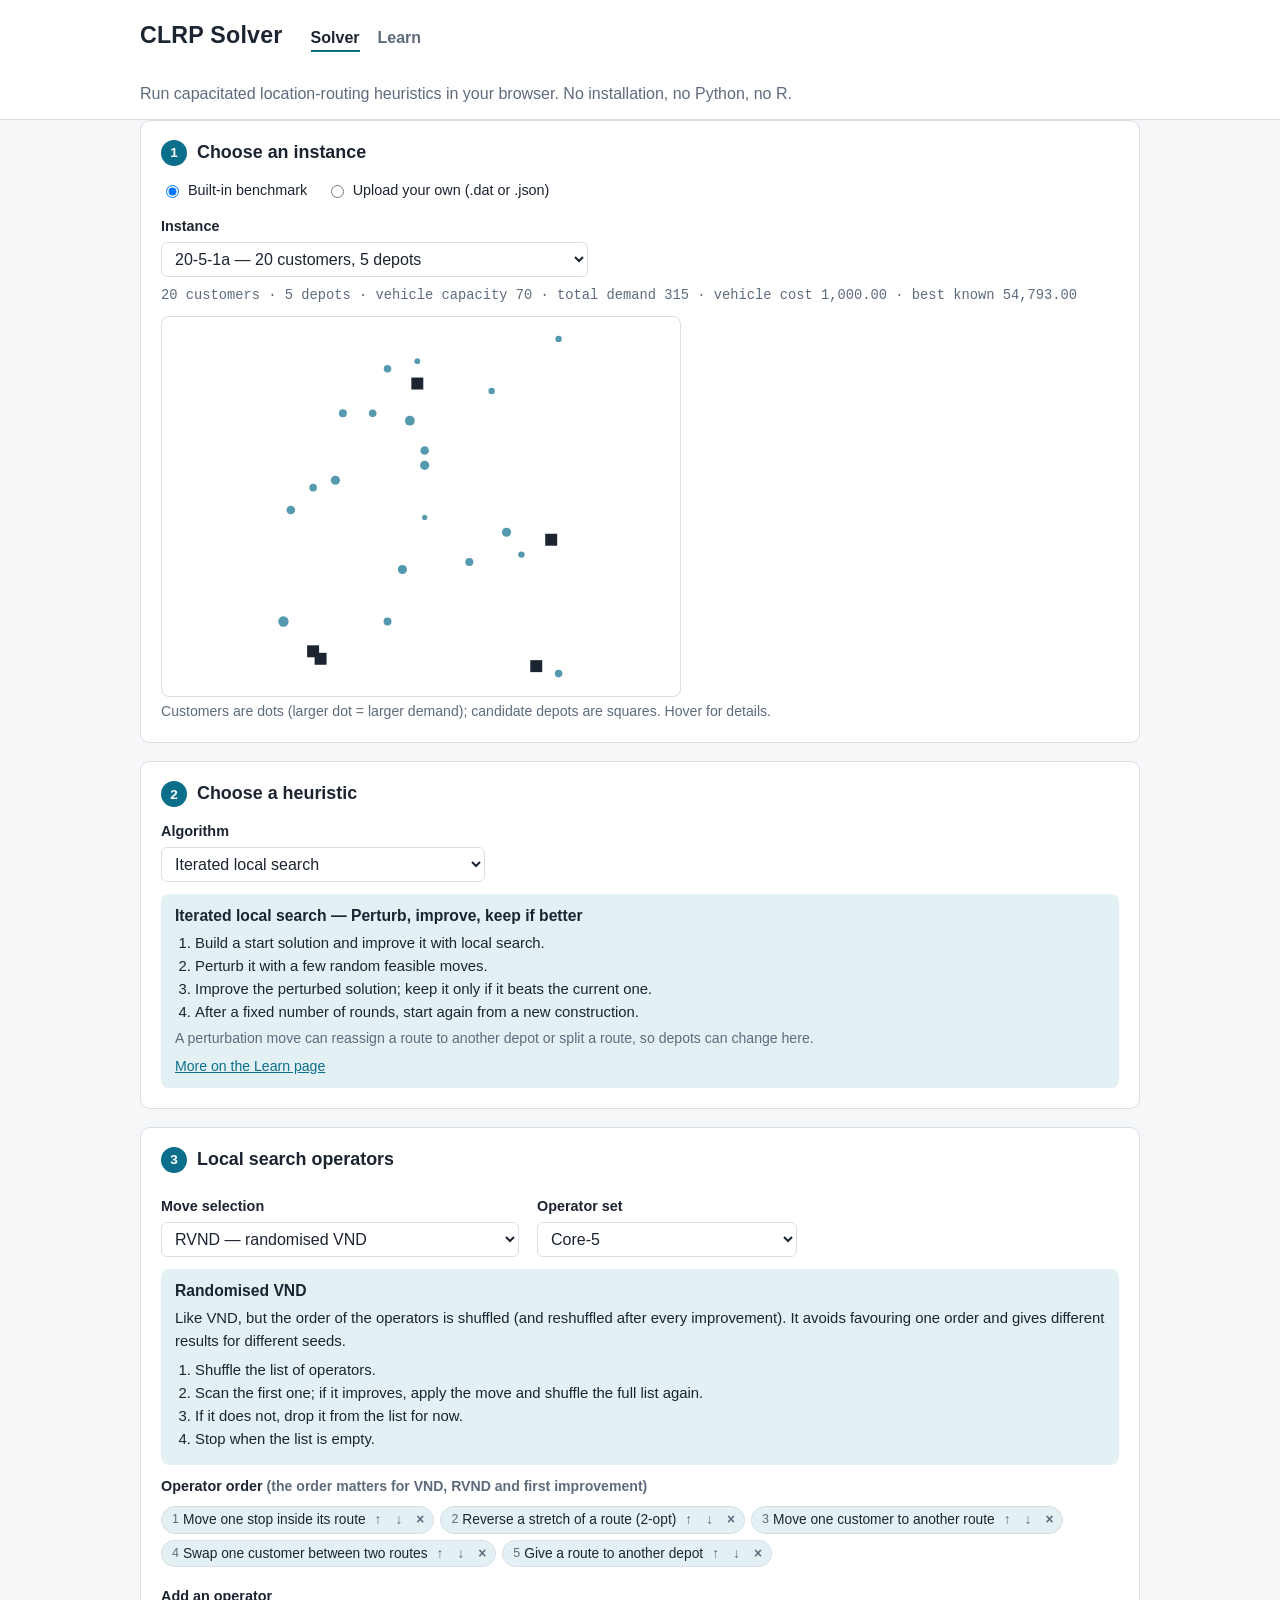
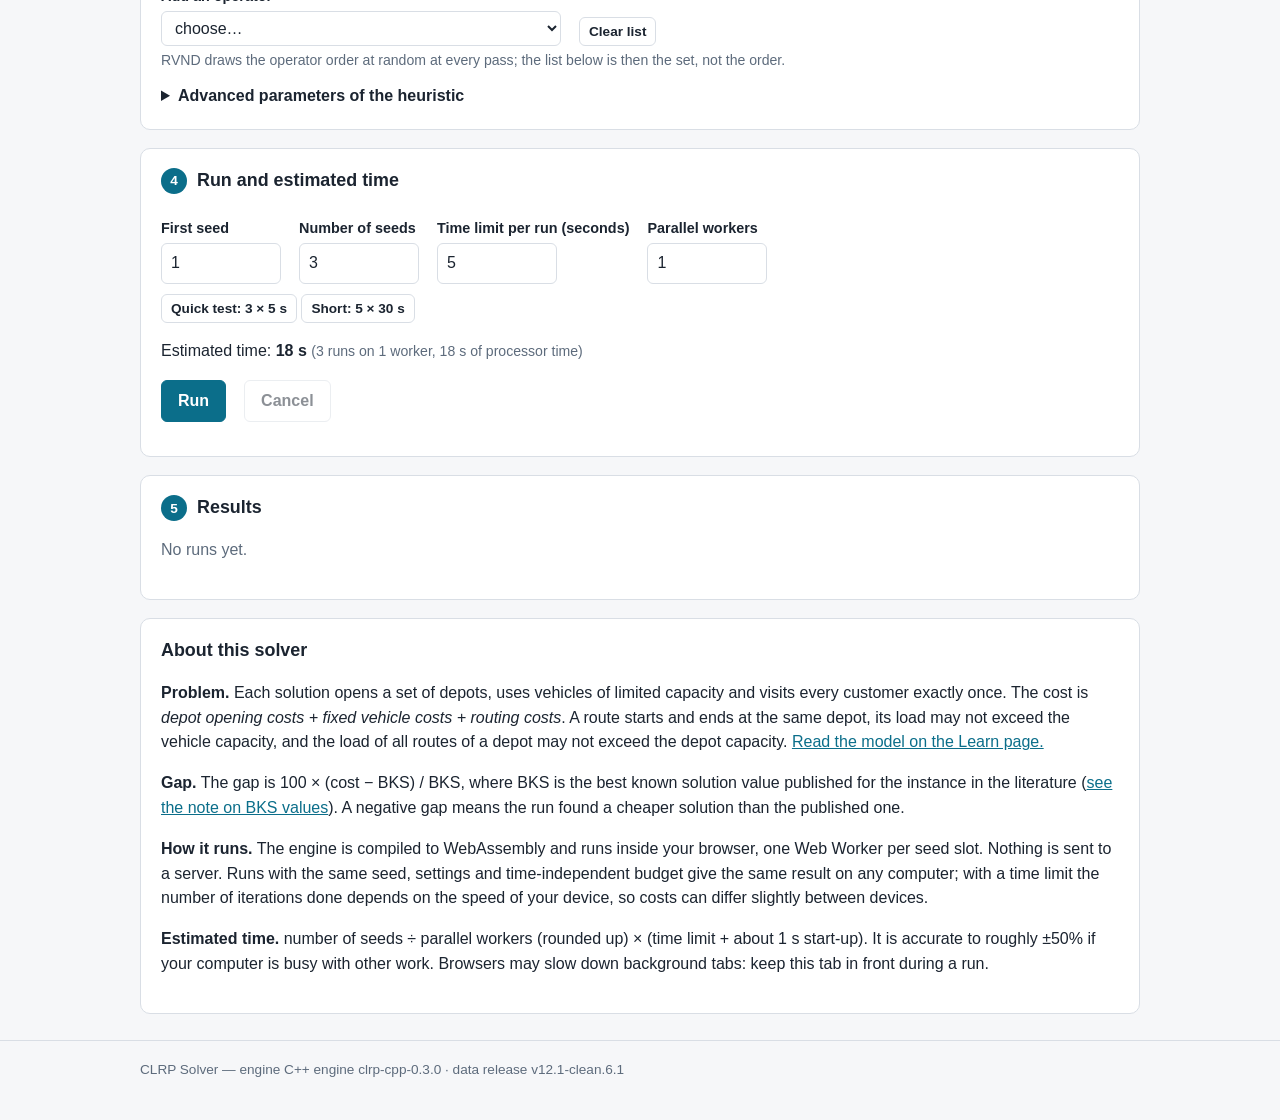
==== index.html @ 868c6868 "Add CLRP Solver site: Solver and Learn pages, wasm engine, data, tests Static site for GitHub Pages:" ====
<!DOCTYPE html>
<html lang="en">
<head>
<meta charset="utf-8">
<meta name="viewport" content="width=device-width, initial-scale=1">
<title>CLRP Solver</title>
<meta name="description" content="Run heuristics for the capacitated location-routing problem (CLRP) in your browser. No installation.">
<link rel="icon" href="data:,">
<link rel="stylesheet" href="css/site.css">
</head>
<body>
<header class="top"><div class="wrap">
  <h1>CLRP Solver</h1>
  <nav><a href="index.html" aria-current="page">Solver</a><a href="learn.html">Learn</a></nav>
  <p class="tagline">Run capacitated location-routing heuristics in your browser. No installation, no Python, no R.</p>
</div></header>

<main class="wrap">
<noscript><p class="err">This page needs JavaScript and WebAssembly.</p></noscript>
<div id="boot" class="card">Loading the solver…</div>

<section class="panel" id="p-instance">
  <h2><span class="num">1</span>Choose an instance</h2>
  <label class="inline"><input type="radio" name="isrc" value="builtin" checked> Built-in benchmark</label>
  <label class="inline"><input type="radio" name="isrc" value="upload"> Upload your own (.dat or .json)</label>
  <div id="inst-builtin">
    <div class="row"><div><label for="inst-sel">Instance</label><select id="inst-sel"></select></div></div>
  </div>
  <div id="inst-upload" hidden>
    <label for="up-file">File</label><input type="file" id="up-file" accept=".dat,.json,.txt">
    <p class="hint">Two formats are read: the benchmark <code>.dat</code> layout used by the P, B and T sets (see <a href="learn.html#formats">Learn</a>) and a simple <code>.json</code> file. <button class="small" id="up-example" type="button">Download a JSON example</button></p>
    <p class="err small" id="up-err"></p>
  </div>
  <div class="info" id="inst-info"></div>
  <div class="chart map" id="inst-map" hidden></div>
  <p class="hint">Customers are dots (larger dot = larger demand); candidate depots are squares. Hover for details.</p>
</section>

<section class="panel" id="p-heur">
  <h2><span class="num">2</span>Choose a heuristic</h2>
  <label for="heur-sel">Algorithm</label><select id="heur-sel"></select>
  <div class="card" id="heur-card"></div>
</section>

<section class="panel" id="p-ls">
  <h2><span class="num">3</span>Local search operators</h2>
  <div class="row">
    <div><label for="ls-sel">Move selection</label><select id="ls-sel"></select></div>
    <div id="preset-box"><label for="preset-sel">Operator set</label><select id="preset-sel"></select></div>
  </div>
  <div class="card" id="ls-card"></div>
  <div id="ops-box">
    <label>Operator order <span class="muted small">(the order matters for VND, RVND and first improvement)</span></label>
    <div class="chips" id="ops-chips"></div>
    <div class="row"><div><label for="op-add">Add an operator</label><select id="op-add"></select></div><div><button class="small" id="op-clear" type="button">Clear list</button></div></div>
    <p class="hint" id="ops-note"></p>
  </div>
  <details id="adv"><summary>Advanced parameters of the heuristic</summary><div class="params" id="params"></div><p class="hint">Defaults are the values used in the experiments. Parameters that stop a run by count (iterations, generations) have no effect under a time limit.</p></details>
</section>

<section class="panel" id="p-run">
  <h2><span class="num">4</span>Run and estimated time</h2>
  <div class="row">
    <div><label for="seed0">First seed</label><input type="number" id="seed0" value="1" min="0" step="1"></div>
    <div><label for="nseeds">Number of seeds</label><input type="number" id="nseeds" value="3" min="1" max="200" step="1"></div>
    <div><label for="tlim">Time limit per run (seconds)</label><input type="number" id="tlim" value="5" min="0.5" max="3600" step="0.5"></div>
    <div><label for="nwork">Parallel workers</label><input type="number" id="nwork" value="1" min="1" max="32" step="1"></div>
  </div>
  <div class="row" style="margin-top:10px">
    <div><button class="small" id="q-quick" type="button">Quick test: 3 × 5 s</button> <button class="small" id="q-short" type="button">Short: 5 × 30 s</button></div>
  </div>
  <p>Estimated time: <strong id="est">–</strong> <span class="muted small" id="est-note"></span></p>
  <div class="row"><button class="primary" id="run" type="button">Run</button><button id="cancel" type="button" disabled>Cancel</button><span id="status" class="muted small"></span></div>
  <div class="bar" id="bar" hidden><i></i></div>
  <p class="err small" id="run-err"></p>
</section>

<section class="panel" id="p-res">
  <h2><span class="num">5</span>Results</h2>
  <p class="muted" id="res-empty">No runs yet.</p>
  <div id="res" hidden>
    <div id="res-sum" class="info"></div>
    <h3 style="margin:16px 0 4px;font-size:1rem">Gap to the best known solution</h3>
    <div class="chart" id="gap-chart"></div>
    <div class="row" style="align-items:center"><h3 style="margin:16px 0 4px;font-size:1rem">Routes of the best run</h3><div><select id="route-seed" style="min-width:140px"></select></div></div>
    <div class="info" id="route-info"></div><div class="chart" id="route-chart"></div>
    <h3 style="margin:16px 0 4px;font-size:1rem">Convergence</h3>
    <div class="chart" id="conv-chart"></div>
    <h3 style="margin:16px 0 4px;font-size:1rem">All runs</h3>
    <div style="overflow-x:auto"><table class="res" id="res-table"><thead><tr><th>Seed</th><th>Cost</th><th>Opening</th><th>Vehicles</th><th>Routing</th><th>Gap to BKS</th><th>Time to best</th><th>Wall time</th><th>Status</th></tr></thead><tbody></tbody></table></div>
    <div class="row" style="margin-top:12px"><button id="dl-csv" type="button">Download CSV</button><button id="dl-log" type="button">Download solver log</button><button id="dl-sol" type="button">Download best solution (JSON)</button><button id="dl-cfg" type="button">Download settings</button></div>
  </div>
</section>

<section class="panel" id="about">
  <h2>About this solver</h2>
  <p><strong>Problem.</strong> Each solution opens a set of depots, uses vehicles of limited capacity and visits every customer exactly once. The cost is <em>depot opening costs + fixed vehicle costs + routing costs</em>. A route starts and ends at the same depot, its load may not exceed the vehicle capacity, and the load of all routes of a depot may not exceed the depot capacity. <a href="learn.html#problem">Read the model on the Learn page.</a></p>
  <p><strong>Gap.</strong> The gap is 100 × (cost − BKS) / BKS, where BKS is the best known solution value published for the instance in the literature (<a href="learn.html#bks">see the note on BKS values</a>). A negative gap means the run found a cheaper solution than the published one.</p>
  <p><strong>How it runs.</strong> The engine is compiled to WebAssembly and runs inside your browser, one Web Worker per seed slot. Nothing is sent to a server. Runs with the same seed, settings and time-independent budget give the same result on any computer; with a time limit the number of iterations done depends on the speed of your device, so costs can differ slightly between devices.</p>
  <p><strong>Estimated time.</strong> number of seeds ÷ parallel workers (rounded up) × (time limit + about 1 s start-up). It is accurate to roughly ±50% if your computer is busy with other work. Browsers may slow down background tabs: keep this tab in front during a run.</p>
</section>
</main>

<footer><div class="wrap"><span id="foot">CLRP Solver</span></div></footer>

<script src="js/engine.js"></script>
<script src="js/charts.js"></script>
<script src="js/app.js"></script>
</body>
</html>
---- css/site.css ----
:root {
  --bg: #f6f7f9; --card: #ffffff; --ink: #1b2430; --muted: #5d6b7c; --line: #d9dee5; --accent: #0b6e8a; --accent-ink: #ffffff; --accent-soft: #e3f1f5;
  --ok: #2a7d4f; --warn: #b7791f; --bad: #b3372f; --depot: #1b2430; --c0: #0b6e8a; --c1: #c2410c; --c2: #6d28d9; --c3: #15803d; --c4: #b91c1c; --c5: #a16207; --c6: #be185d; --c7: #0f766e; --c8: #4338ca; --c9: #65a30d;
  --font: -apple-system, BlinkMacSystemFont, "Segoe UI", Roboto, "Helvetica Neue", Arial, sans-serif; --mono: ui-monospace, SFMono-Regular, Menlo, Consolas, monospace;
}
@media (prefers-color-scheme: dark) {
  :root { --bg: #0f141a; --card: #171e27; --ink: #e6ebf1; --muted: #9aa8b8; --line: #2b3541; --accent: #4cb6d2; --accent-ink: #06222b; --accent-soft: #14303a; --depot: #e6ebf1; }
}
* { box-sizing: border-box; }
html { scroll-behavior: smooth; }
body { margin: 0; background: var(--bg); color: var(--ink); font: 16px/1.55 var(--font); }
a { color: var(--accent); }
header.top { background: var(--card); border-bottom: 1px solid var(--line); }
.wrap { max-width: 1040px; margin: 0 auto; padding: 0 20px; }
header.top .wrap { display: flex; align-items: baseline; gap: 28px; flex-wrap: wrap; padding-top: 18px; padding-bottom: 12px; }
header.top h1 { margin: 0; font-size: 1.45rem; letter-spacing: .01em; }
header.top nav a { margin-right: 18px; text-decoration: none; font-weight: 600; color: var(--muted); padding-bottom: 4px; border-bottom: 2px solid transparent; }
header.top nav a[aria-current="page"] { color: var(--ink); border-bottom-color: var(--accent); }
.tagline { color: var(--muted); margin: 0; flex-basis: 100%; }
main { padding: 22px 0 60px; }
section.panel { background: var(--card); border: 1px solid var(--line); border-radius: 10px; padding: 18px 20px 20px; margin-bottom: 18px; }
section.panel > h2 { margin: 0 0 12px; font-size: 1.12rem; display: flex; align-items: center; gap: 10px; }
section.panel > h2 .num { display: inline-flex; align-items: center; justify-content: center; width: 26px; height: 26px; border-radius: 50%; background: var(--accent); color: var(--accent-ink); font-size: .85rem; }
label { display: block; font-weight: 600; font-size: .9rem; margin: 10px 0 4px; }
label.inline { display: inline-flex; align-items: center; gap: 6px; font-weight: 500; margin: 0 14px 0 0; }
select, input[type=number], input[type=text], input[type=file] { font: inherit; color: var(--ink); background: var(--card); border: 1px solid var(--line); border-radius: 6px; padding: 7px 9px; max-width: 100%; }
select { min-width: 260px; }
input[type=number] { width: 120px; }
button { font: inherit; font-weight: 600; border: 1px solid var(--line); background: var(--card); color: var(--ink); border-radius: 6px; padding: 8px 16px; cursor: pointer; }
button.primary { background: var(--accent); color: var(--accent-ink); border-color: var(--accent); }
button:disabled { opacity: .5; cursor: not-allowed; }
button.small { padding: 3px 9px; font-size: .85rem; }
.row { display: flex; flex-wrap: wrap; gap: 18px; align-items: flex-end; }
.row > div { min-width: 0; }
.muted { color: var(--muted); } .small { font-size: .88rem; }
.hint { color: var(--muted); font-size: .88rem; margin: 4px 0 0; }
.card { background: var(--accent-soft); border-radius: 8px; padding: 10px 14px; margin-top: 12px; font-size: .93rem; }
.card h4 { margin: 0 0 4px; font-size: .98rem; } .card ol, .card ul { margin: 4px 0 4px 20px; padding: 0; }
.info { font-family: var(--mono); font-size: .86rem; color: var(--muted); margin-top: 8px; }
.chart { width: 100%; }
.chart svg { width: 100%; height: auto; display: block; }
.chart text { fill: var(--muted); font: 11px var(--font); }
.chart .axis, .chart .grid { stroke: var(--line); stroke-width: 1; fill: none; }
.map { max-width: 520px; margin-top: 10px; border: 1px solid var(--line); border-radius: 8px; background: var(--card); }
.grid2 { display: grid; grid-template-columns: 1fr 1fr; gap: 18px; } @media (max-width: 800px) { .grid2 { grid-template-columns: 1fr; } }
table.res { width: 100%; border-collapse: collapse; font-size: .9rem; margin-top: 8px; }
table.res th, table.res td { text-align: right; padding: 5px 8px; border-bottom: 1px solid var(--line); white-space: nowrap; }
table.res th:first-child, table.res td:first-child, table.res th:last-child, table.res td:last-child { text-align: left; }
table.res tr.best td { background: var(--accent-soft); font-weight: 600; }
.chips { display: flex; flex-wrap: wrap; gap: 6px; margin: 8px 0; }
.chip { display: inline-flex; align-items: center; gap: 4px; background: var(--accent-soft); border: 1px solid var(--line); border-radius: 999px; padding: 2px 4px 2px 10px; font-size: .86rem; }
.chip button { border: 0; background: none; padding: 0 5px; font-weight: 700; color: var(--muted); }
.chip .idx { color: var(--muted); font-size: .78rem; }
.pill { display: inline-block; font-size: .75rem; border-radius: 999px; padding: 1px 8px; border: 1px solid var(--line); color: var(--muted); }
.bar { height: 8px; background: var(--line); border-radius: 999px; overflow: hidden; margin-top: 10px; } .bar > i { display: block; height: 100%; width: 0; background: var(--accent); transition: width .2s; }
.err { color: var(--bad); font-weight: 600; } .ok { color: var(--ok); } .warn { color: var(--warn); }
details { margin-top: 12px; } summary { cursor: pointer; font-weight: 600; }
.params { display: grid; grid-template-columns: repeat(auto-fill, minmax(230px, 1fr)); gap: 4px 18px; }
.params .p label { margin: 8px 0 2px; font-size: .85rem; } .params .p input, .params .p select { width: 100%; min-width: 0; }
footer { color: var(--muted); font-size: .85rem; padding: 18px 0 40px; border-top: 1px solid var(--line); margin-top: 26px; }
.toast { position: fixed; bottom: 18px; left: 50%; transform: translateX(-50%); background: var(--ink); color: var(--bg); padding: 8px 16px; border-radius: 6px; font-size: .9rem; z-index: 9; }

/* Learn page */
.learn h2.sec { font-size: 1.35rem; margin: 38px 0 6px; } .learn h3 { margin: 22px 0 6px; font-size: 1.08rem; }
.learn p, .learn li { max-width: 78ch; }
.eq { background: var(--card); border: 1px solid var(--line); border-radius: 8px; padding: 12px 16px; font-family: var(--mono); font-size: .9rem; overflow-x: auto; white-space: pre; }
.fam { display: grid; grid-template-columns: repeat(auto-fill, minmax(300px, 1fr)); gap: 14px; margin-top: 10px; }
.fcard { background: var(--card); border: 1px solid var(--line); border-radius: 10px; padding: 14px 16px; }
.fcard h4 { margin: 0 0 2px; } .fcard .tag { color: var(--muted); font-size: .88rem; margin-bottom: 6px; }
.fcard ol { margin: 6px 0 6px 20px; padding: 0; font-size: .92rem; } .fcard .refs { font-size: .8rem; color: var(--muted); margin-top: 6px; }
.anim { background: var(--card); border: 1px solid var(--line); border-radius: 10px; padding: 8px; }
.opcard { background: var(--card); border: 1px solid var(--line); border-radius: 10px; padding: 14px 16px; margin: 12px 0; display: grid; grid-template-columns: minmax(0, 1fr) 360px; gap: 18px; } @media (max-width: 820px) { .opcard { grid-template-columns: 1fr; } }
.opcard h4 { margin: 0 0 4px; } .opcard .why, .opcard .watch { font-size: .9rem; margin-top: 6px; }
.ba { display: grid; grid-template-columns: 1fr 1fr; gap: 6px; } .ba svg { width: 100%; height: auto; border: 1px solid var(--line); border-radius: 6px; background: var(--bg); } .ba .cap { text-align: center; font-size: .78rem; color: var(--muted); }
table.lit { width: 100%; border-collapse: collapse; font-size: .85rem; margin: 10px 0; display: block; overflow-x: auto; }
table.lit th, table.lit td { border: 1px solid var(--line); padding: 4px 7px; text-align: center; white-space: nowrap; } table.lit th:first-child, table.lit td:first-child { text-align: left; position: sticky; left: 0; background: var(--card); }
table.lit td.y { color: var(--ok); font-weight: 700; } table.lit td.p { color: var(--warn); font-weight: 700; } table.lit td.n { color: var(--muted); }
ol.refs { padding-left: 24px; font-size: .92rem; } ol.refs li { margin: 6px 0; max-width: 90ch; }
.jump { display: flex; flex-wrap: wrap; gap: 10px 18px; margin: 10px 0 0; padding: 0; list-style: none; } .jump a { text-decoration: none; font-weight: 600; font-size: .92rem; }

/* Learn page animations and operator pictures */
.anim svg { width: 100%; height: auto; display: block; } .anim text, .ba svg text { fill: var(--muted); font: 11px var(--font); } .ba svg text { font-size: 9px; }
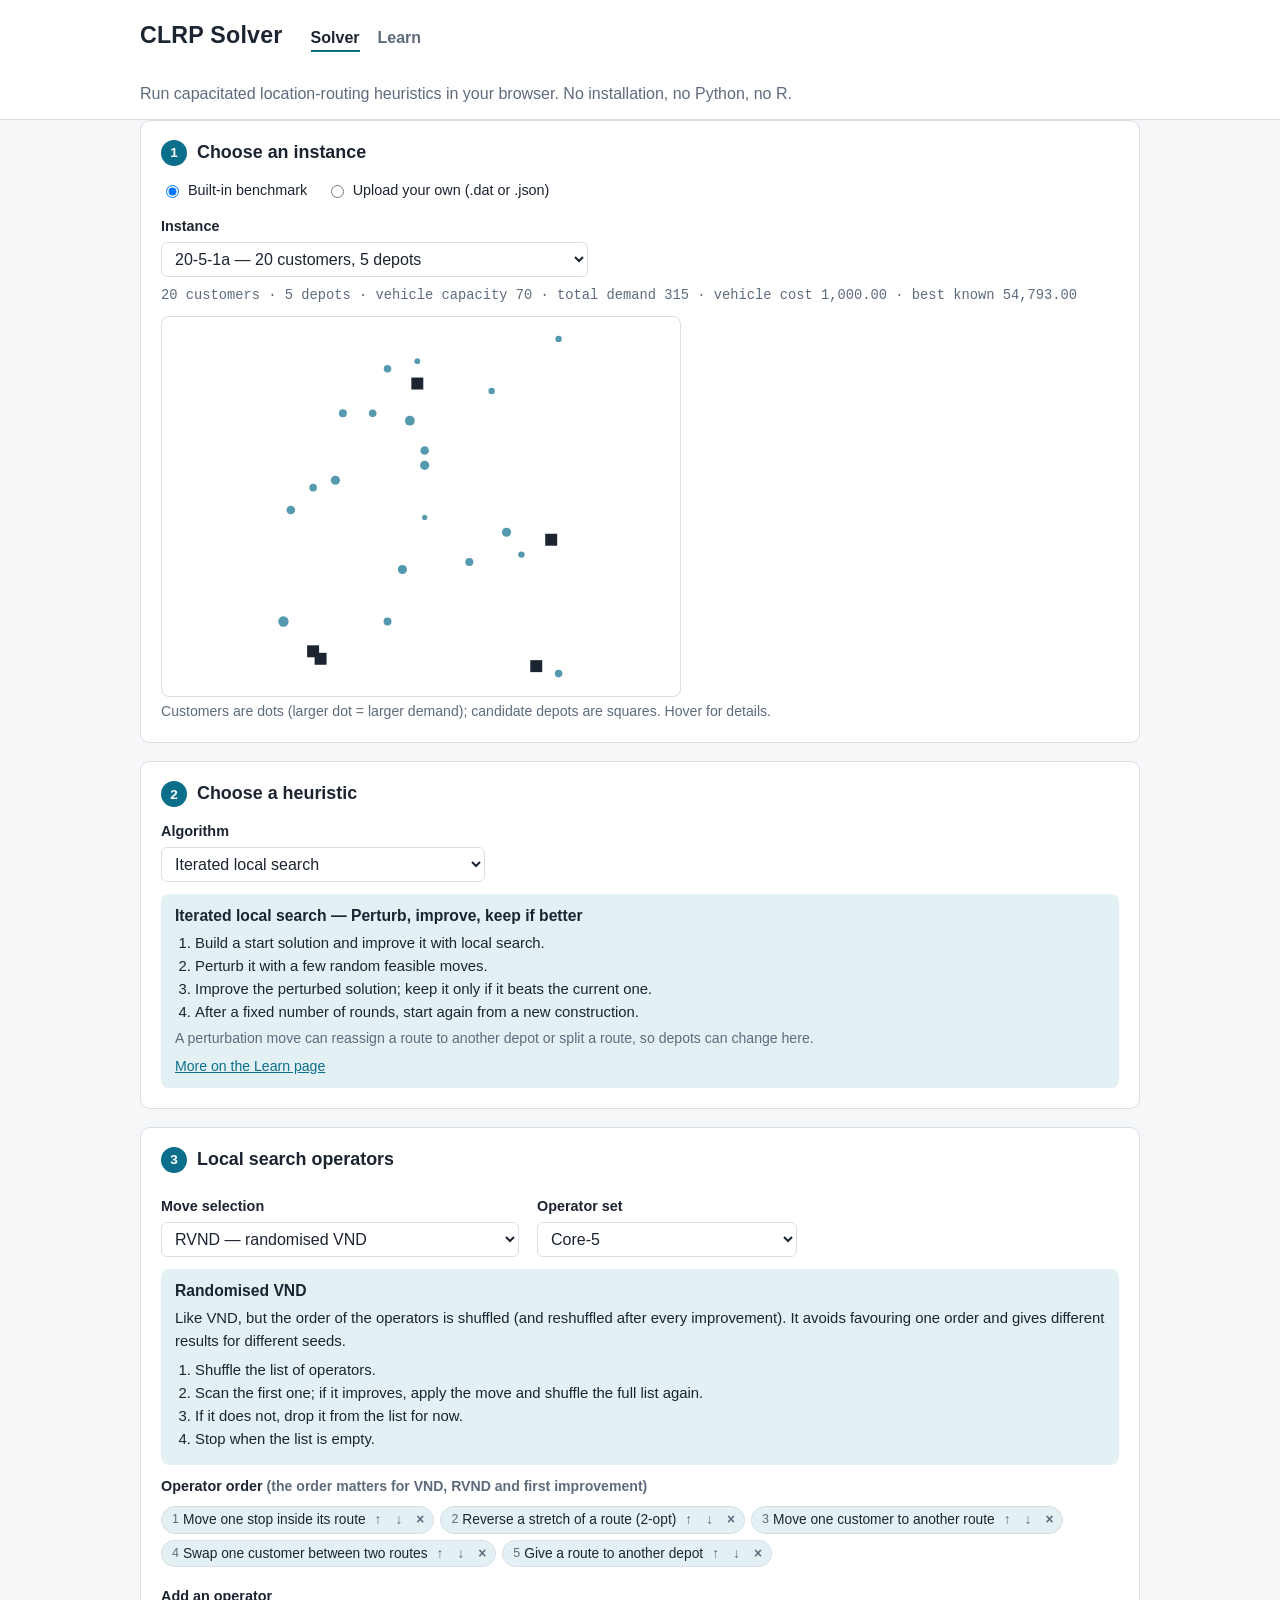
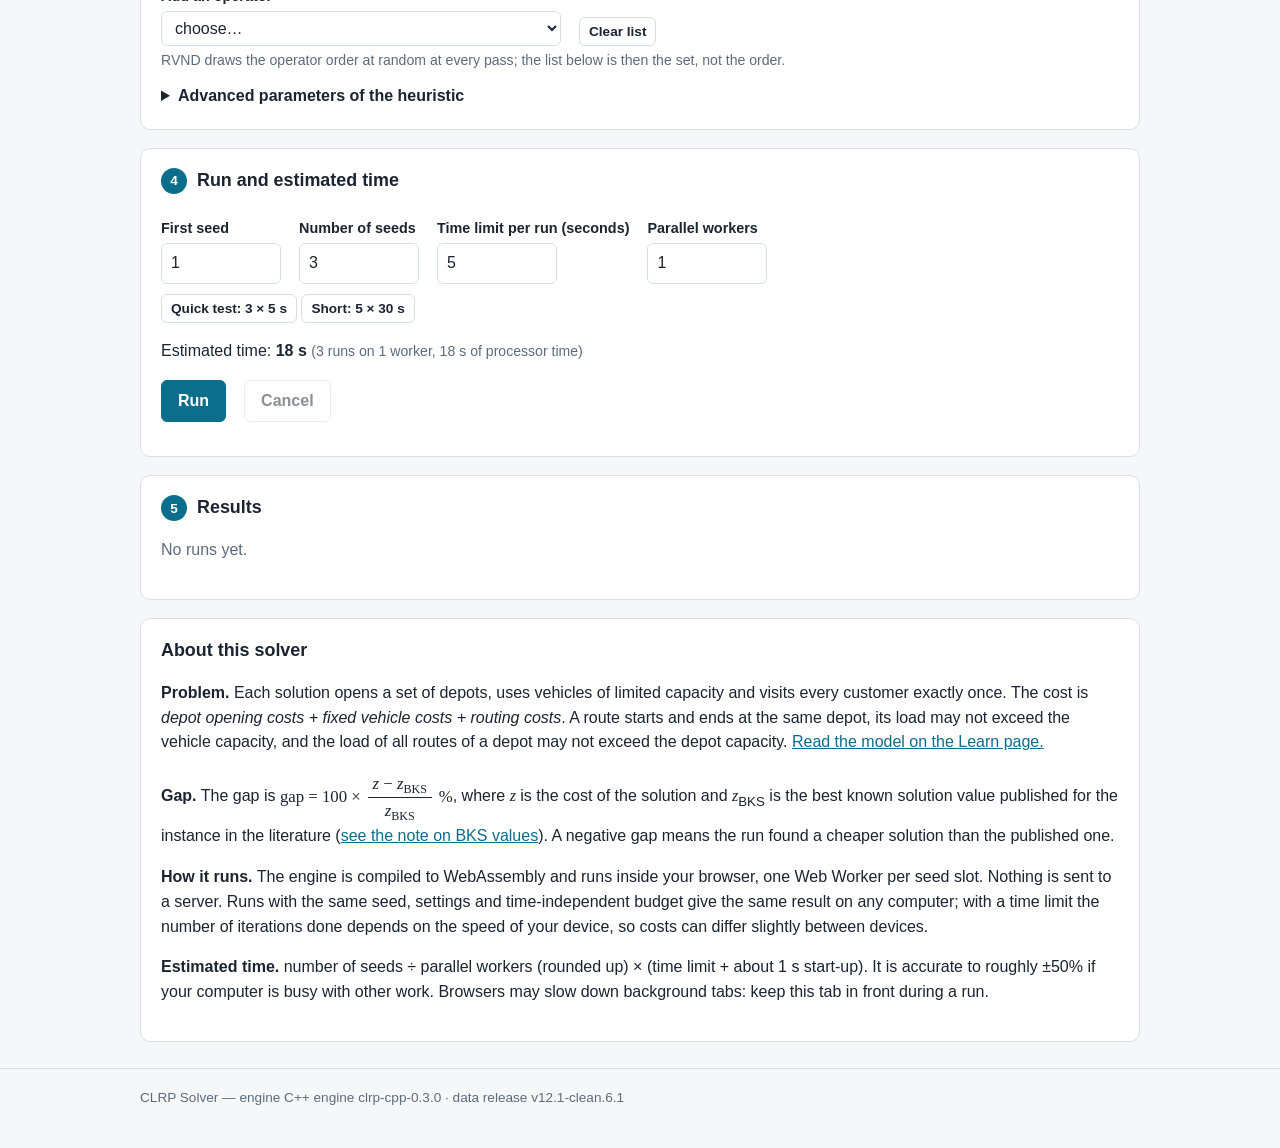
==== commit 2919f829: "Learn: mathematical model replaces the plain-text notation block - Set-partitioning model over route" ====
--- a/index.html
+++ b/index.html
@@ -95,7 +95,7 @@
 <section class="panel" id="about">
   <h2>About this solver</h2>
   <p><strong>Problem.</strong> Each solution opens a set of depots, uses vehicles of limited capacity and visits every customer exactly once. The cost is <em>depot opening costs + fixed vehicle costs + routing costs</em>. A route starts and ends at the same depot, its load may not exceed the vehicle capacity, and the load of all routes of a depot may not exceed the depot capacity. <a href="learn.html#problem">Read the model on the Learn page.</a></p>
-  <p><strong>Gap.</strong> The gap is 100 × (cost − BKS) / BKS, where BKS is the best known solution value published for the instance in the literature (<a href="learn.html#bks">see the note on BKS values</a>). A negative gap means the run found a cheaper solution than the published one.</p>
+  <p><strong>Gap.</strong> The gap is <span class="math">gap = 100 × <span class="frac"><span><i>z</i> − <i>z</i><sub>BKS</sub></span><span><i>z</i><sub>BKS</sub></span></span> %</span>, where <i>z</i> is the cost of the solution and <i>z</i><sub>BKS</sub> is the best known solution value published for the instance in the literature (<a href="learn.html#bks">see the note on BKS values</a>). A negative gap means the run found a cheaper solution than the published one.</p>
   <p><strong>How it runs.</strong> The engine is compiled to WebAssembly and runs inside your browser, one Web Worker per seed slot. Nothing is sent to a server. Runs with the same seed, settings and time-independent budget give the same result on any computer; with a time limit the number of iterations done depends on the speed of your device, so costs can differ slightly between devices.</p>
   <p><strong>Estimated time.</strong> number of seeds ÷ parallel workers (rounded up) × (time limit + about 1 s start-up). It is accurate to roughly ±50% if your computer is busy with other work. Browsers may slow down background tabs: keep this tab in front during a run.</p>
 </section>
--- a/css/site.css
+++ b/css/site.css
@@ -75,8 +75,29 @@
 table.lit { width: 100%; border-collapse: collapse; font-size: .85rem; margin: 10px 0; display: block; overflow-x: auto; }
 table.lit th, table.lit td { border: 1px solid var(--line); padding: 4px 7px; text-align: center; white-space: nowrap; } table.lit th:first-child, table.lit td:first-child { text-align: left; position: sticky; left: 0; background: var(--card); }
 table.lit td.y { color: var(--ok); font-weight: 700; } table.lit td.p { color: var(--warn); font-weight: 700; } table.lit td.n { color: var(--muted); }
-ol.refs { padding-left: 24px; font-size: .92rem; } ol.refs li { margin: 6px 0; max-width: 90ch; }
+ol.refs { padding-left: 24px; font-size: .92rem; } ol.refs li { margin: 6px 0; max-width: 90ch; overflow-wrap: anywhere; }
 .jump { display: flex; flex-wrap: wrap; gap: 10px 18px; margin: 10px 0 0; padding: 0; list-style: none; } .jump a { text-decoration: none; font-weight: 600; font-size: .92rem; }
 
 /* Learn page animations and operator pictures */
 .anim svg { width: 100%; height: auto; display: block; } .anim text, .ba svg text { fill: var(--muted); font: 11px var(--font); } .ba svg text { font-size: 9px; }
+
+/* mathematical notation: plain HTML, no external library */
+.math { font-family: "STIX Two Text", "Cambria Math", "Latin Modern Math", "Times New Roman", serif; font-size: 1.05rem; }
+.math sub, .math sup { font-size: .72em; line-height: 0; }
+.sum { display: inline-flex; flex-direction: column; align-items: center; vertical-align: middle; line-height: 1; margin: 0 .2em; }
+.sum .op { font-size: 1.7em; line-height: 1; }
+.sum .lim { font-size: .72em; line-height: 1.15; white-space: nowrap; }
+.frac { display: inline-flex; flex-direction: column; align-items: center; vertical-align: middle; text-align: center; margin: 0 .15em; }
+.frac > span { padding: 0 .3em; white-space: nowrap; }
+.frac > span:first-child { border-bottom: 1px solid currentColor; }
+table.nota { border-collapse: collapse; margin: 6px 0 12px; }
+table.nota td { padding: 2px 18px 2px 0; vertical-align: top; }
+table.nota td:first-child { white-space: nowrap; min-width: 3.2em; }
+table.nota tr.grp td { font-family: var(--sans, inherit); font-size: .8rem; font-weight: 600; color: var(--muted); padding-top: 8px; letter-spacing: .02em; }
+.model { background: var(--card); border: 1px solid var(--line); border-radius: 8px; padding: 6px 16px; overflow-x: auto; margin: 8px 0; }
+.model .row { display: flex; flex-wrap: nowrap; justify-content: space-between; align-items: center; gap: 24px; padding: 10px 0; white-space: nowrap; min-width: max-content; }
+.model .row > span { flex: 0 0 auto; }
+.model .row + .row { border-top: 1px dashed var(--line); }
+.model .tag { color: var(--muted); }
+p i, li i, td i, .math i { font-family: "STIX Two Text", "Cambria Math", "Latin Modern Math", "Times New Roman", serif; }
+@media (max-width: 520px) { .model.math { font-size: .88rem; padding: 4px 10px; } .model .row { gap: 8px; } .model .sum .op { font-size: 1.5em; } }
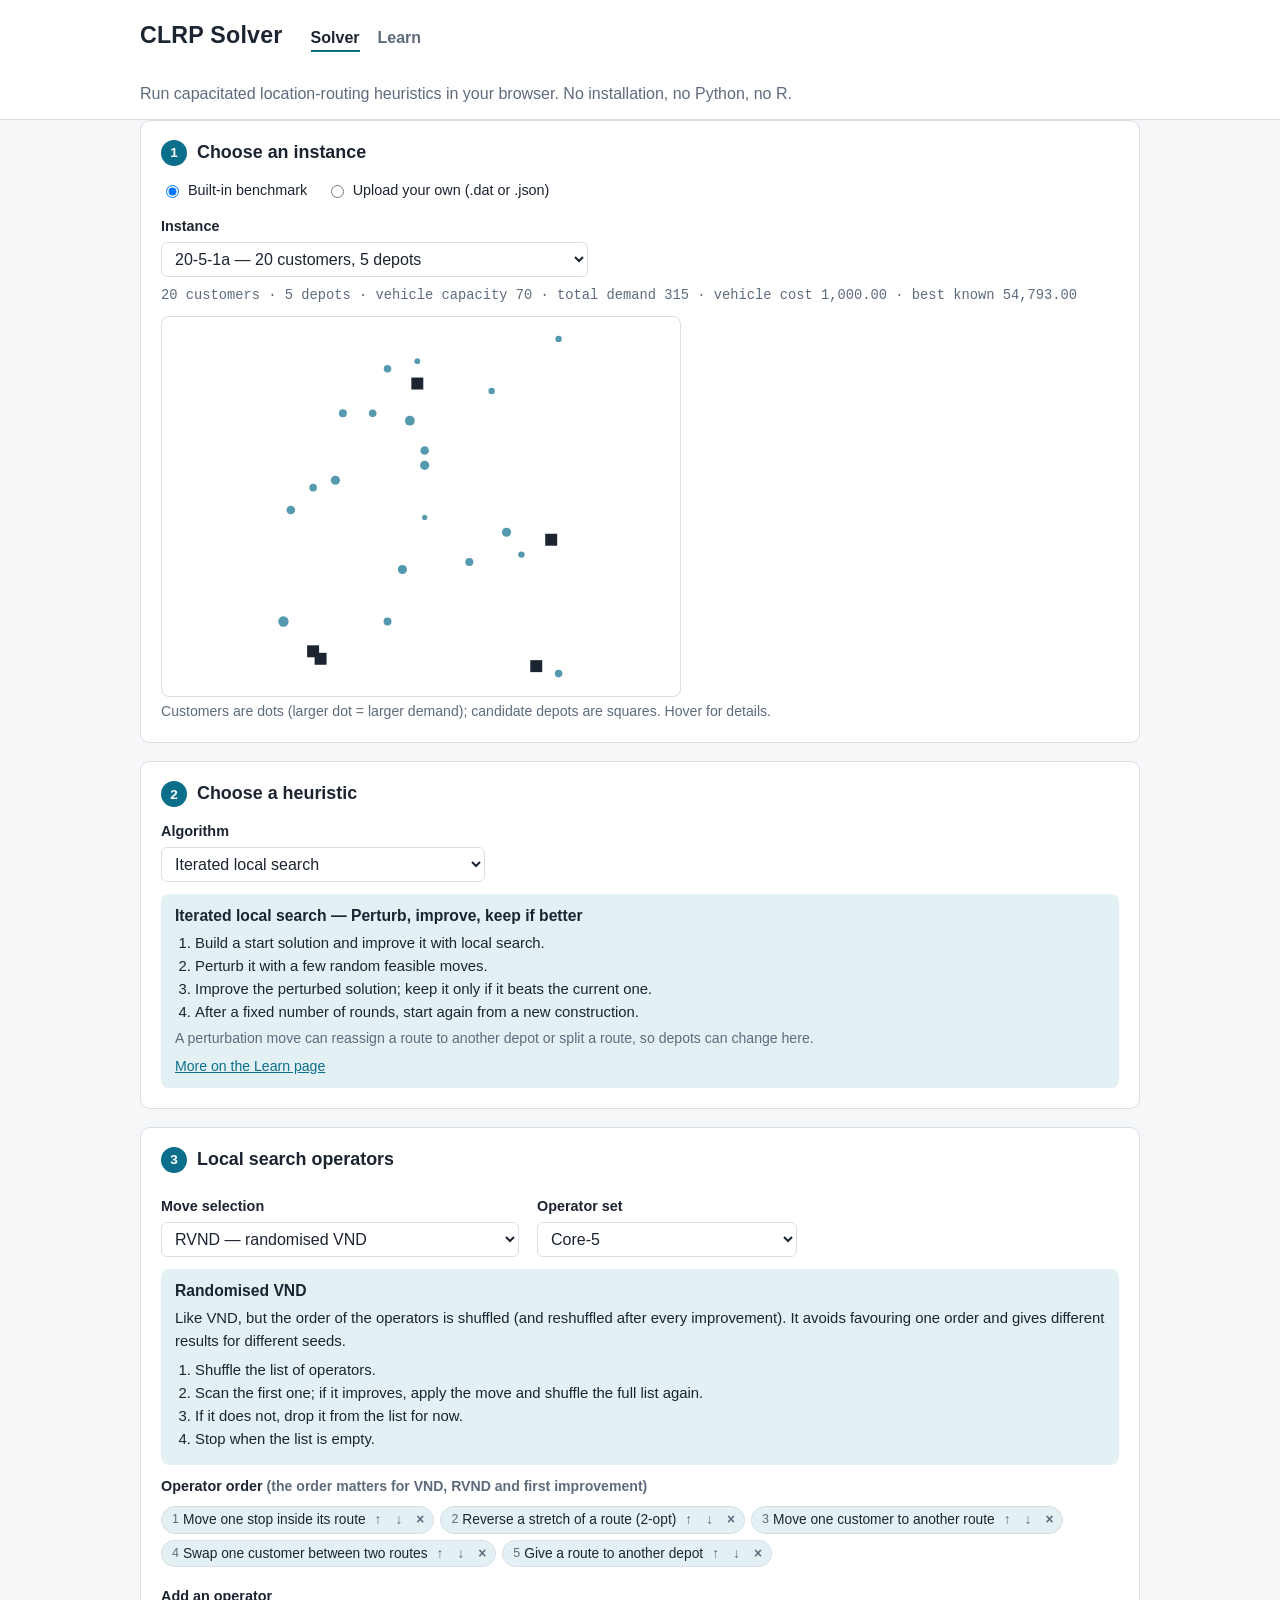
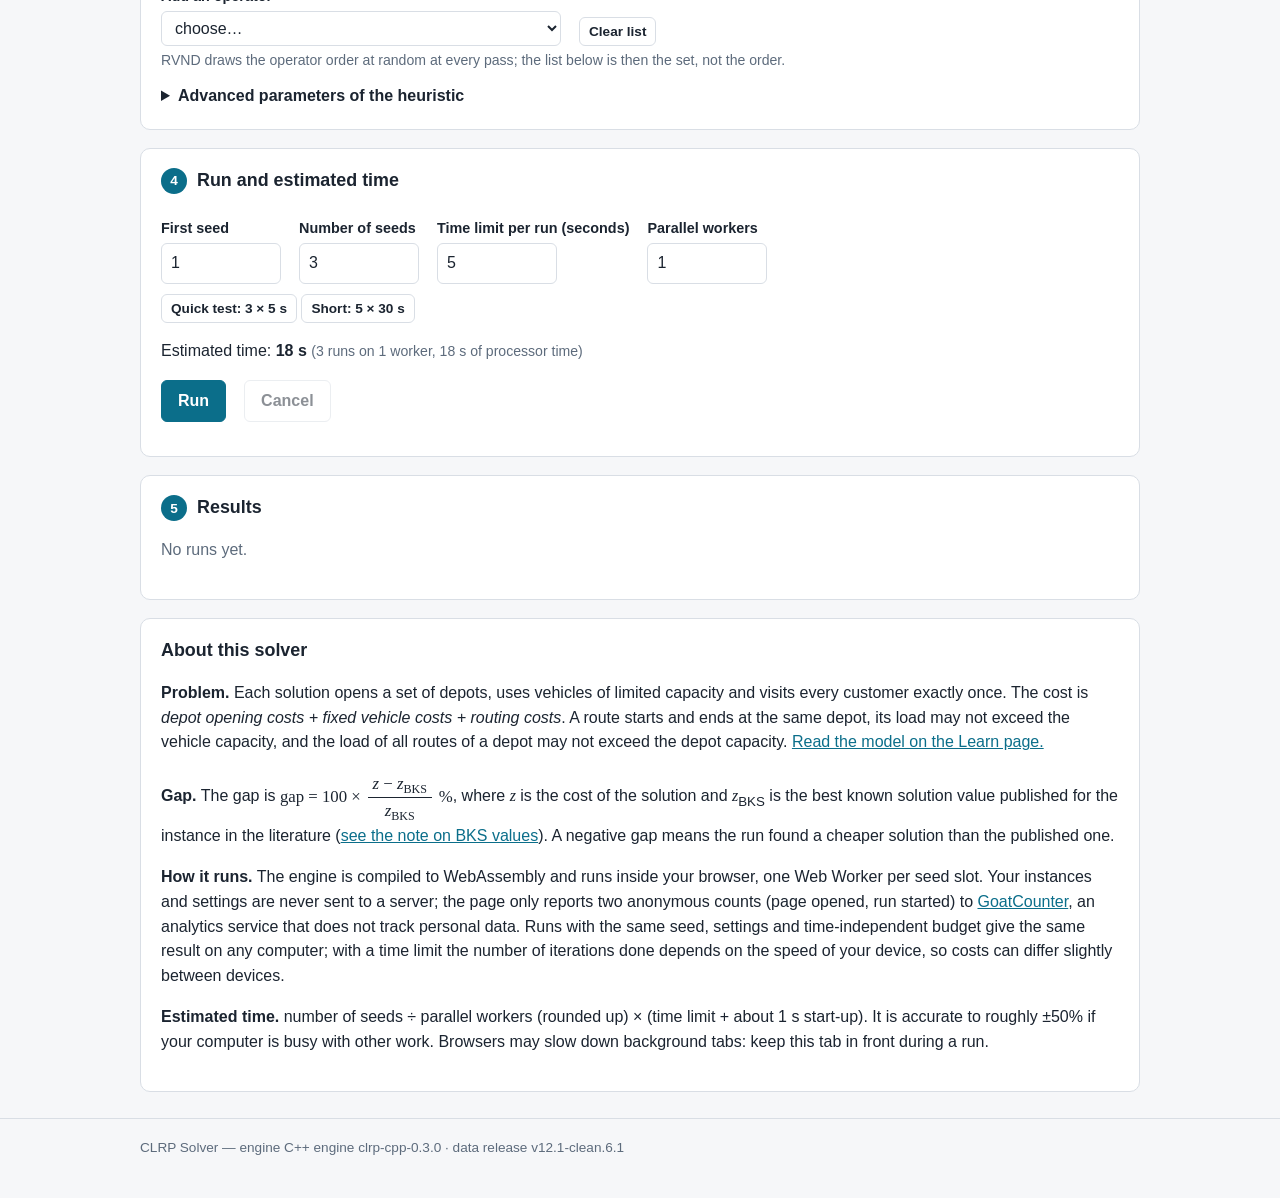
==== commit 8c090ee4: "Count page opens and run starts anonymously (GoatCounter); update the privacy sentence Only the even" ====
--- a/index.html
+++ b/index.html
@@ -96,7 +96,7 @@
   <h2>About this solver</h2>
   <p><strong>Problem.</strong> Each solution opens a set of depots, uses vehicles of limited capacity and visits every customer exactly once. The cost is <em>depot opening costs + fixed vehicle costs + routing costs</em>. A route starts and ends at the same depot, its load may not exceed the vehicle capacity, and the load of all routes of a depot may not exceed the depot capacity. <a href="learn.html#problem">Read the model on the Learn page.</a></p>
   <p><strong>Gap.</strong> The gap is <span class="math">gap = 100 × <span class="frac"><span><i>z</i> − <i>z</i><sub>BKS</sub></span><span><i>z</i><sub>BKS</sub></span></span> %</span>, where <i>z</i> is the cost of the solution and <i>z</i><sub>BKS</sub> is the best known solution value published for the instance in the literature (<a href="learn.html#bks">see the note on BKS values</a>). A negative gap means the run found a cheaper solution than the published one.</p>
-  <p><strong>How it runs.</strong> The engine is compiled to WebAssembly and runs inside your browser, one Web Worker per seed slot. Nothing is sent to a server. Runs with the same seed, settings and time-independent budget give the same result on any computer; with a time limit the number of iterations done depends on the speed of your device, so costs can differ slightly between devices.</p>
+  <p><strong>How it runs.</strong> The engine is compiled to WebAssembly and runs inside your browser, one Web Worker per seed slot. Your instances and settings are never sent to a server; the page only reports two anonymous counts (page opened, run started) to <a href="https://www.goatcounter.com">GoatCounter</a>, an analytics service that does not track personal data. Runs with the same seed, settings and time-independent budget give the same result on any computer; with a time limit the number of iterations done depends on the speed of your device, so costs can differ slightly between devices.</p>
   <p><strong>Estimated time.</strong> number of seeds ÷ parallel workers (rounded up) × (time limit + about 1 s start-up). It is accurate to roughly ±50% if your computer is busy with other work. Browsers may slow down background tabs: keep this tab in front during a run.</p>
 </section>
 </main>
@@ -106,5 +106,6 @@
 <script src="js/engine.js"></script>
 <script src="js/charts.js"></script>
 <script src="js/app.js"></script>
+<script data-goatcounter="https://michelecedolin.goatcounter.com/count" async src="https://gc.zgo.at/count.js"></script>
 </body>
 </html>
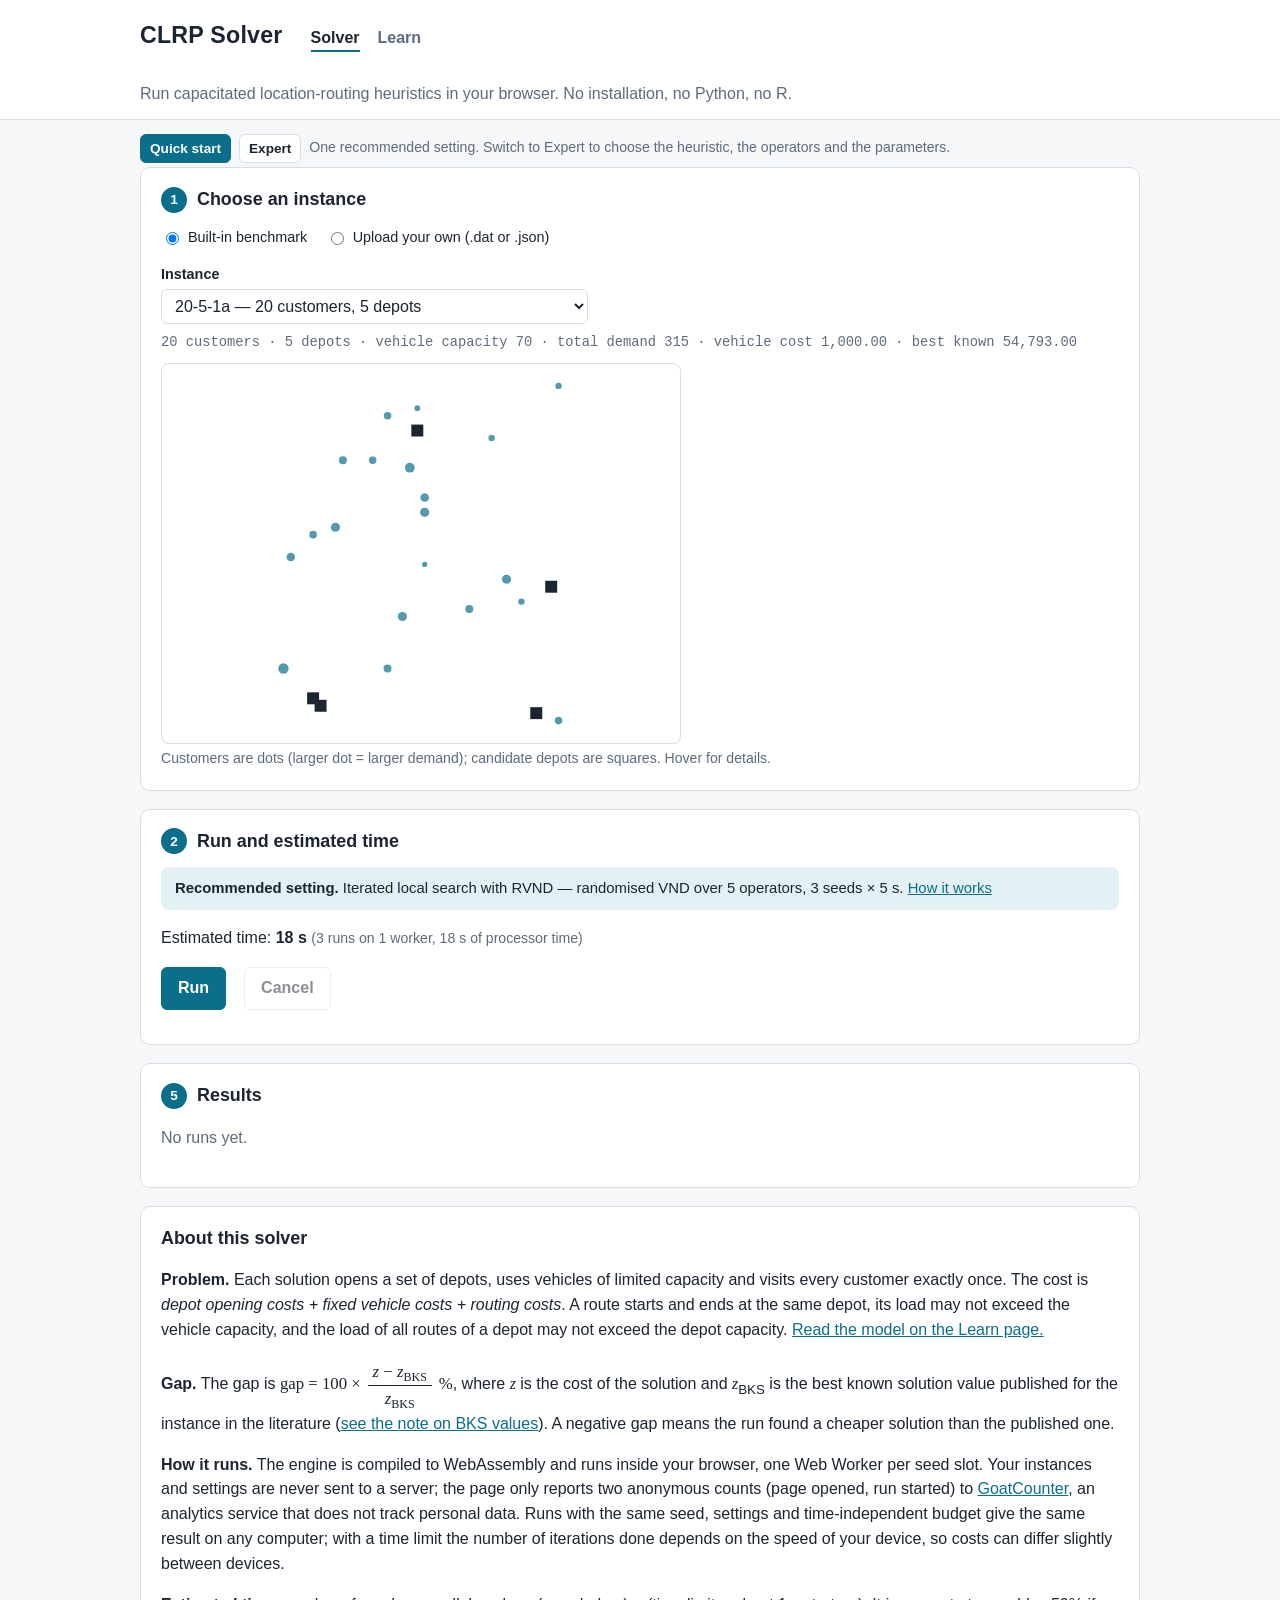
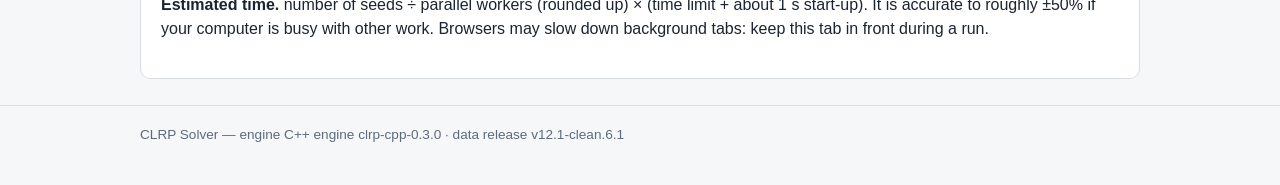
==== commit 8955b533: "Quick start mode; rounding check on all 30 P instances; data terms - Solver opens in Quick start: on" ====
--- a/index.html
+++ b/index.html
@@ -18,6 +18,12 @@
 <main class="wrap">
 <noscript><p class="err">This page needs JavaScript and WebAssembly.</p></noscript>
 <div id="boot" class="card">Loading the solver…</div>
+
+<div class="mode" role="group" aria-label="Mode">
+  <button type="button" id="mode-quick" class="small" aria-pressed="true">Quick start</button>
+  <button type="button" id="mode-expert" class="small" aria-pressed="false">Expert</button>
+  <span class="muted small" id="mode-note"></span>
+</div>
 
 <section class="panel" id="p-instance">
   <h2><span class="num">1</span>Choose an instance</h2>
@@ -59,14 +65,15 @@
 </section>
 
 <section class="panel" id="p-run">
-  <h2><span class="num">4</span>Run and estimated time</h2>
-  <div class="row">
+  <h2><span class="num" id="run-num">4</span>Run and estimated time</h2>
+  <div class="card" id="quick-card" hidden></div>
+  <div class="row" id="run-fields">
     <div><label for="seed0">First seed</label><input type="number" id="seed0" value="1" min="0" step="1"></div>
     <div><label for="nseeds">Number of seeds</label><input type="number" id="nseeds" value="3" min="1" max="200" step="1"></div>
     <div><label for="tlim">Time limit per run (seconds)</label><input type="number" id="tlim" value="5" min="0.5" max="3600" step="0.5"></div>
     <div><label for="nwork">Parallel workers</label><input type="number" id="nwork" value="1" min="1" max="32" step="1"></div>
   </div>
-  <div class="row" style="margin-top:10px">
+  <div class="row" id="run-quickbtns" style="margin-top:10px">
     <div><button class="small" id="q-quick" type="button">Quick test: 3 × 5 s</button> <button class="small" id="q-short" type="button">Short: 5 × 30 s</button></div>
   </div>
   <p>Estimated time: <strong id="est">–</strong> <span class="muted small" id="est-note"></span></p>
@@ -101,11 +108,13 @@
 </section>
 </main>
 
+<div class="wrap"><section id="cite" hidden></section></div>
 <footer><div class="wrap"><span id="foot">CLRP Solver</span></div></footer>
 
 <script src="js/engine.js"></script>
 <script src="js/charts.js"></script>
 <script src="js/app.js"></script>
 <script data-goatcounter="https://michelecedolin.goatcounter.com/count" async src="https://gc.zgo.at/count.js"></script>
+<script src="js/cite.js"></script>
 </body>
 </html>
--- a/css/site.css
+++ b/css/site.css
@@ -101,3 +101,8 @@
 .model .tag { color: var(--muted); }
 p i, li i, td i, .math i { font-family: "STIX Two Text", "Cambria Math", "Latin Modern Math", "Times New Roman", serif; }
 @media (max-width: 520px) { .model.math { font-size: .88rem; padding: 4px 10px; } .model .row { gap: 8px; } .model .sum .op { font-size: 1.5em; } }
+
+/* quick start / expert */
+.mode { display: flex; flex-wrap: wrap; align-items: center; gap: 8px; margin: 14px 0 4px; }
+.mode button[aria-pressed="true"] { background: var(--accent); color: var(--accent-ink); border-color: var(--accent); }
+body.quick #p-heur, body.quick #p-ls, body.quick #run-fields, body.quick #run-quickbtns { display: none; }
